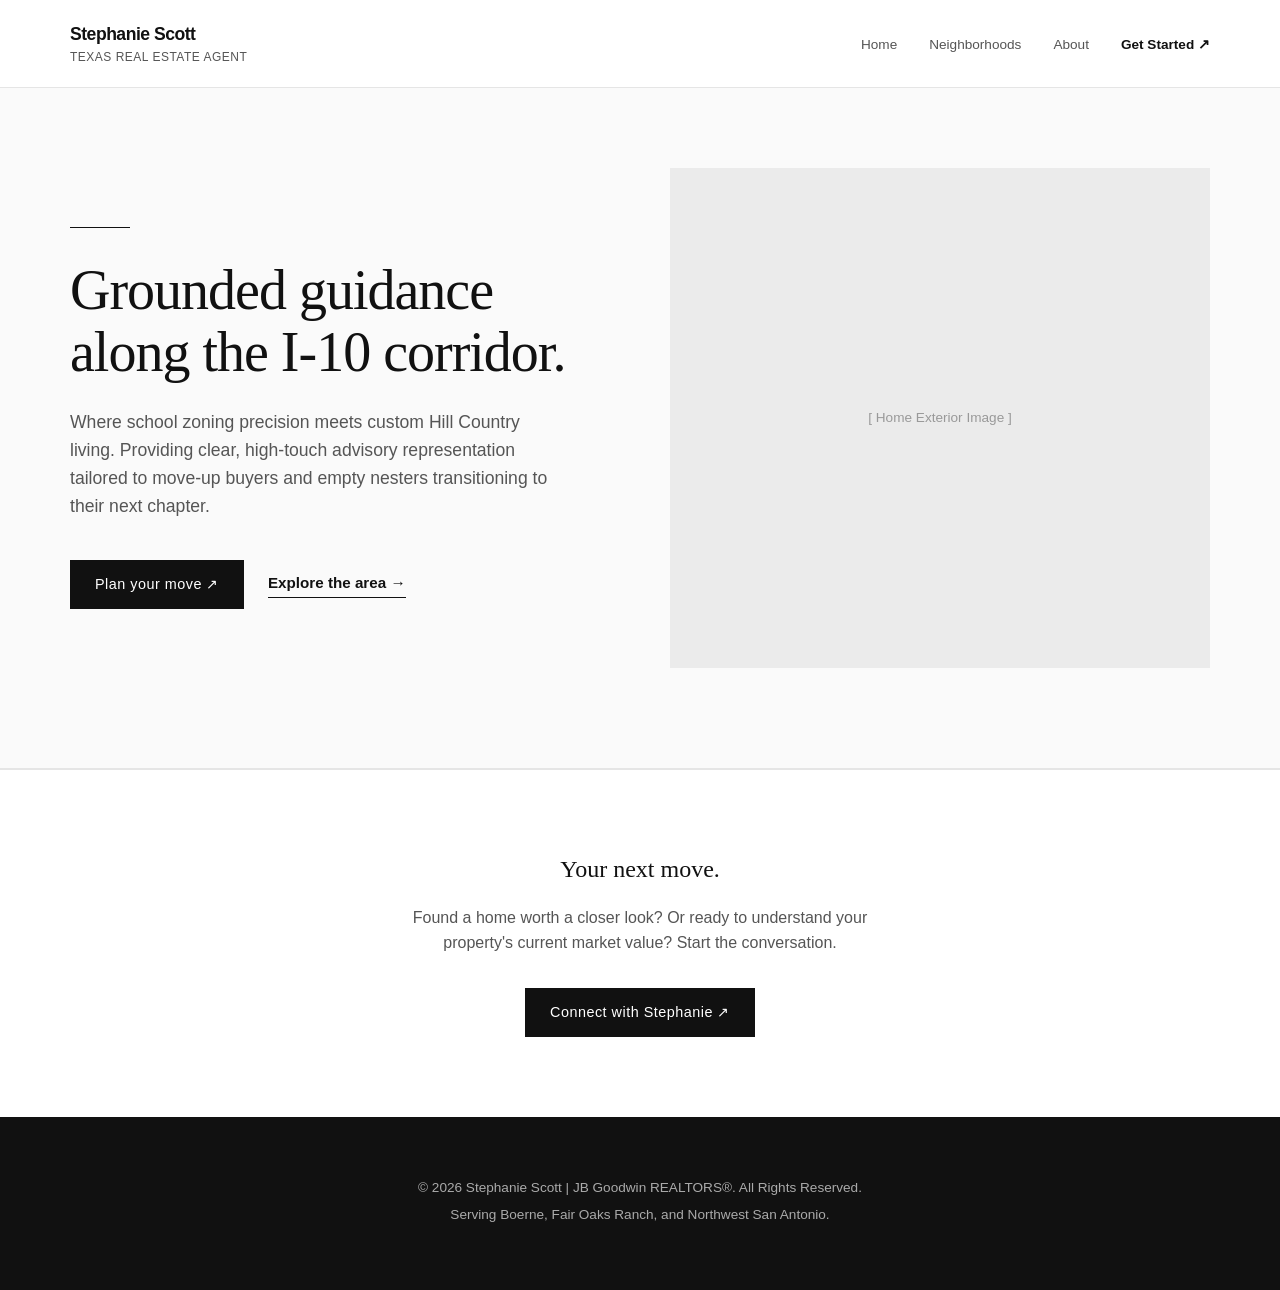
==== index.html @ c8caf701 "V1" ====
<!DOCTYPE html>
<html lang="en">
<head>
    <meta charset="UTF-8">
    <meta name="viewport" content="width=device-width, initial-scale=1.0">
    <title>Stephanie Scott | Texas Real Estate Agent</title>
    <link rel="stylesheet" href="css/style.css">
</head>
<body>
<!-- Navigation -->
<nav class="scott-nav">
    <div class="container nav-inner">
        <a href="index.html" class="logo">
            <span class="logo-name">Stephanie Scott</span>
            <span class="logo-title">Texas Real Estate Agent</span>
        </a>
        <ul class="nav-links">
            <li><a href="index.html">Home</a></li>
            <li><a href="areas.html">Neighborhoods</a></li>
            <li><a href="about.html">About</a></li>
            <li><a href="contact.html" class="nav-cta">Get Started ↗</a></li>
        </ul>
    </div>
</nav>

<!-- Hero Section -->
<header class="hero">
    <div class="container hero-grid">
        <div class="hero-text">
            <div class="editorial-line"></div>
            <h1>Grounded guidance along the I-10 corridor.</h1>
            <p class="hero-subtext">Where school zoning precision meets custom Hill Country living. Providing clear, high-touch advisory representation tailored to move-up buyers and empty nesters transitioning to their next chapter.</p>
            
            <div class="hero-actions">
                <a href="contact.html" class="btn-primary">Plan your move ↗</a>
                <a href="areas.html" class="btn-text">Explore the area →</a>
            </div>
        </div>
        <div class="hero-visual">
            <div class="image-placeholder">
                <span>[ Home Exterior Image ]</span>
            </div>
        </div>
    </div>
</header>

<!-- Call to Action Footer -->
<section class="section bg-alt" style="text-align: center; border-top: 1px solid var(--border-color);">
    <div class="container">
        <h2>Your next move.</h2>
        <p style="max-width: 500px; margin: 0 auto 2rem auto;">Found a home worth a closer look? Or ready to understand your property's current market value? Start the conversation.</p>
        <a href="contact.html" class="btn-primary">Connect with Stephanie ↗</a>
    </div>
</section>
<footer>
    <div class="container">
        <p>&copy; 2026 Stephanie Scott | JB Goodwin REALTORS&reg;. All Rights Reserved.</p>
        <p>Serving Boerne, Fair Oaks Ranch, and Northwest San Antonio.</p>
    </div>
</footer>
</body>
</html>
---- css/style.css ----
/* Core Variables - Editorial & Restrained */
:root {
    --text-main: #111111;
    --text-muted: #555555;
    --bg-main: #FAFAFA;
    --bg-alt: #FFFFFF;
    --border-color: #E5E5E5;
    --accent: #5b7065; /* Muted Sage */
    --font-sans: -apple-system, BlinkMacSystemFont, "Segoe UI", Roboto, Helvetica, Arial, sans-serif;
    --font-serif: "Playfair Display", Georgia, "Times New Roman", serif;
}

body {
    margin: 0;
    padding: 0;
    background-color: var(--bg-main);
    color: var(--text-main);
    font-family: var(--font-sans);
    line-height: 1.6;
}

.container {
    width: 90%;
    max-width: 1140px;
    margin: 0 auto;
}

h1, h2, h3, h4, h5, h6 {
    font-family: var(--font-serif);
    font-weight: 400;
    color: var(--text-main);
    margin: 0 0 1rem 0;
}

p {
    margin: 0 0 1.5rem 0;
    color: var(--text-muted);
}

.editorial-line {
    height: 1px;
    width: 60px;
    background-color: var(--text-main);
    margin-bottom: 2rem;
}

/* Button Styles */
.btn-primary {
    display: inline-block;
    background-color: var(--text-main);
    color: #FFFFFF !important;
    padding: 12px 24px;
    text-decoration: none;
    font-size: 0.9rem;
    font-weight: 500;
    letter-spacing: 0.5px;
    border: 1px solid var(--text-main);
    transition: all 0.2s ease;
    cursor: pointer;
}

.btn-primary:hover {
    background-color: #FFFFFF;
    color: var(--text-main) !important;
}

.btn-text {
    display: inline-block;
    color: var(--text-main) !important;
    text-decoration: none;
    font-size: 0.95rem;
    font-weight: 600;
    border-bottom: 1px solid var(--text-main);
    padding-bottom: 2px;
    transition: opacity 0.2s ease;
}

.btn-text:hover {
    opacity: 0.6;
}

/* Navigation */
.scott-nav {
    background-color: var(--bg-alt);
    border-bottom: 1px solid var(--border-color);
    padding: 20px 0;
    position: sticky;
    top: 0;
    z-index: 100;
}

.nav-inner {
    display: flex;
    justify-content: space-between;
    align-items: center;
}

.logo {
    display: flex;
    flex-direction: column;
    text-decoration: none;
}

.logo-name {
    font-family: var(--font-sans);
    font-weight: 600;
    font-size: 1.1rem;
    letter-spacing: -0.5px;
    color: var(--text-main);
}

.logo-title {
    font-size: 0.75rem;
    color: var(--text-muted);
    text-transform: uppercase;
    letter-spacing: 0.5px;
}

.nav-links {
    list-style: none;
    display: flex;
    align-items: center;
    gap: 2rem;
    margin: 0;
    padding: 0;
}

.nav-links a {
    text-decoration: none;
    color: var(--text-muted);
    font-size: 0.85rem;
    font-weight: 500;
    transition: color 0.2s ease;
}

.nav-links a:hover {
    color: var(--text-main);
}

.nav-cta {
    font-weight: 600 !important;
    color: var(--text-main) !important;
}

/* Page Headers */
.page-header {
    padding: 80px 0 40px 0;
    background-color: var(--bg-alt);
    border-bottom: 1px solid var(--border-color);
}

.page-header h1 {
    font-size: 3rem;
}

/* Section Spacing */
.section {
    padding: 80px 0;
}

.bg-alt {
    background-color: var(--bg-alt);
}

/* Hero Section */
.hero {
    background-color: var(--bg-main);
    padding: 80px 0 100px 0;
    border-bottom: 1px solid var(--border-color);
}

.hero-grid {
    display: grid;
    grid-template-columns: 1fr 1fr;
    gap: 60px;
    align-items: center;
}

.hero h1 {
    font-size: 3.5rem;
    line-height: 1.1;
    margin-bottom: 1.5rem;
    letter-spacing: -1px;
}

.hero-subtext {
    font-size: 1.1rem;
    margin-bottom: 2.5rem;
    max-width: 90%;
}

.hero-actions {
    display: flex;
    align-items: center;
    gap: 1.5rem;
}

.image-placeholder {
    width: 100%;
    height: 500px;
    background-color: #EBEBEB;
    display: flex;
    align-items: center;
    justify-content: center;
    color: #999;
    font-size: 0.85rem;
}

/* Footer */
footer {
    background-color: var(--text-main);
    color: #fff;
    padding: 60px 0;
    text-align: center;
}
footer p {
    color: #aaa;
    font-size: 0.85rem;
    margin-bottom: 5px;
}

/* Forms */
.form-group {
    margin-bottom: 1.5rem;
}
.form-group label {
    display: block;
    margin-bottom: 0.5rem;
    font-size: 0.9rem;
    font-weight: 500;
}
.form-control {
    width: 100%;
    padding: 12px;
    border: 1px solid var(--border-color);
    background-color: var(--bg-alt);
    font-family: var(--font-sans);
}
.form-control:focus {
    outline: none;
    border-color: var(--accent);
}

/* Mobile */
@media (max-width: 900px) {
    .hero-grid {
        grid-template-columns: 1fr;
    }
}
@media (max-width: 600px) {
    .nav-links {
        display: none;
    }
}
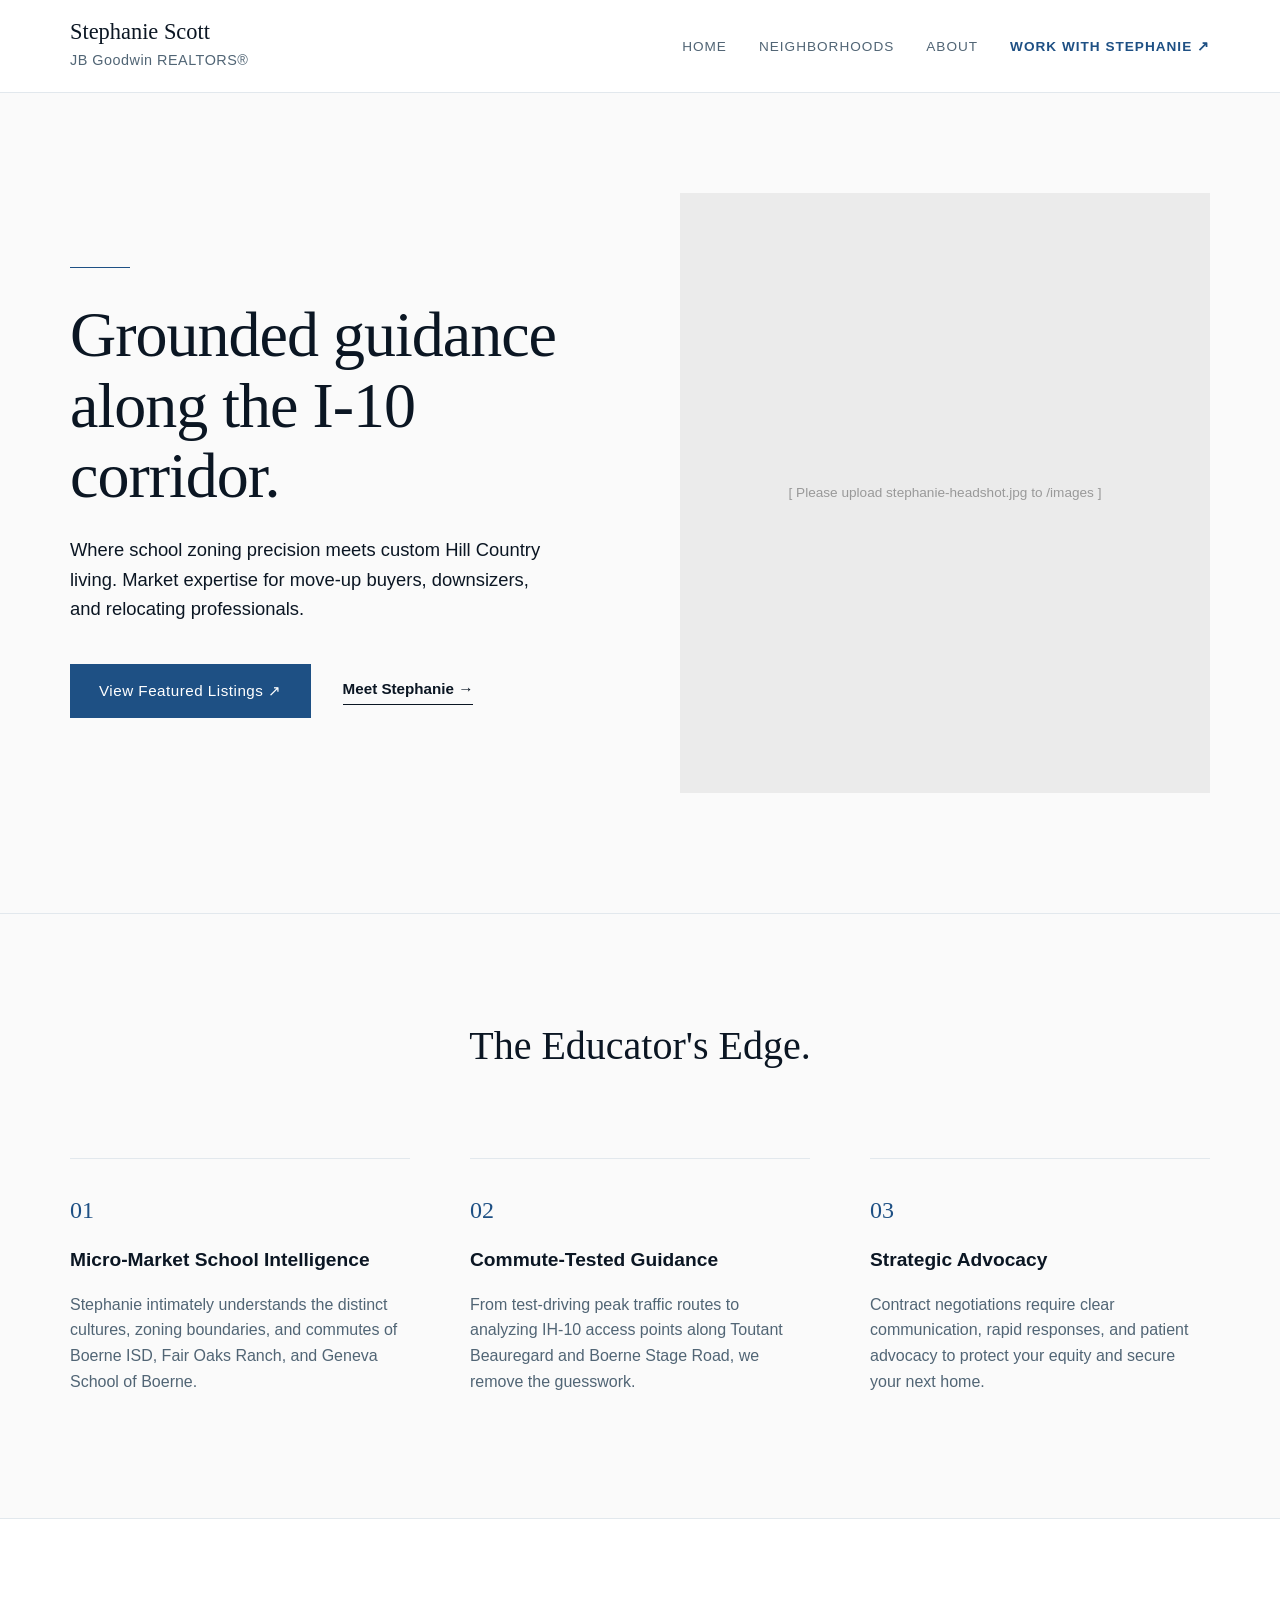
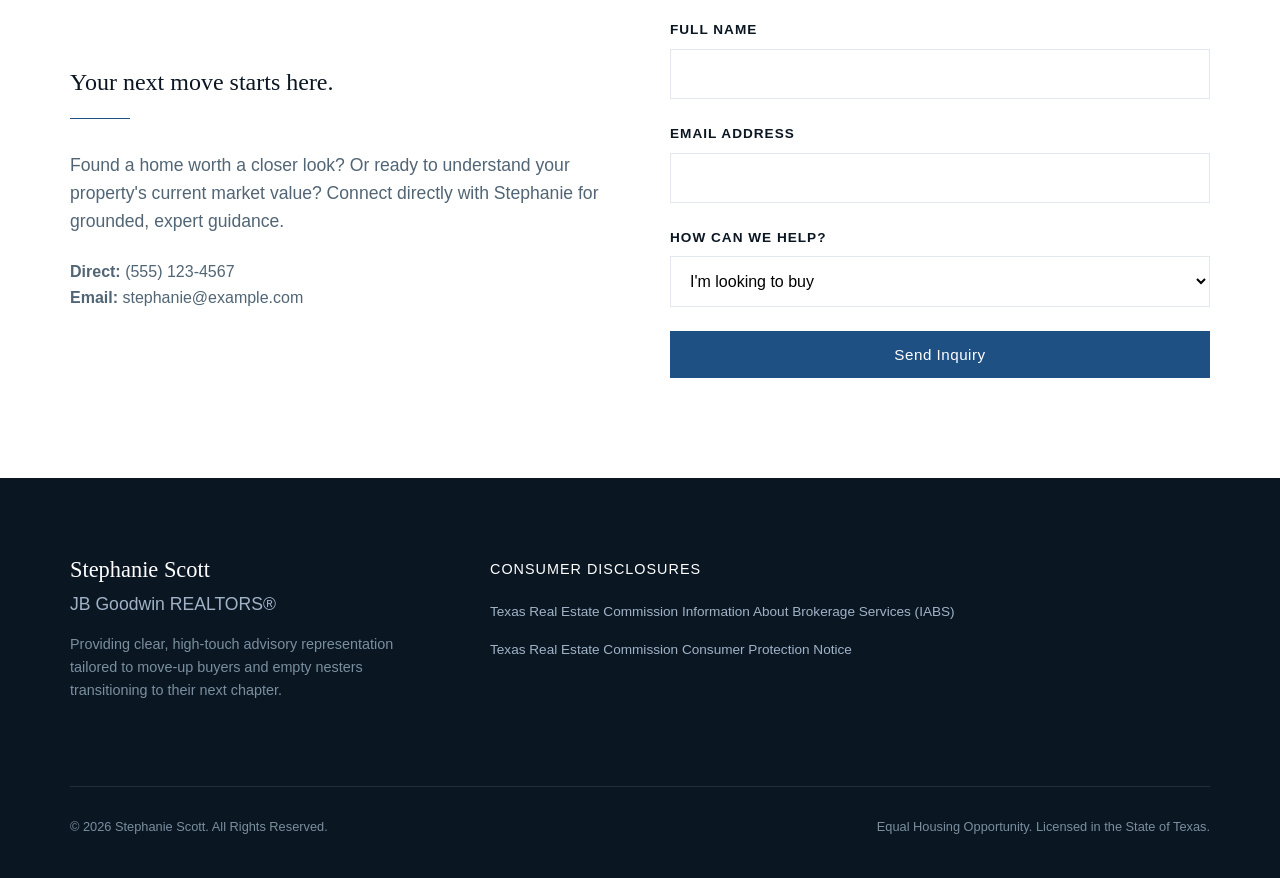
==== commit 0238f1e2: "V2" ====
--- a/index.html
+++ b/index.html
@@ -3,8 +3,9 @@
 <head>
     <meta charset="UTF-8">
     <meta name="viewport" content="width=device-width, initial-scale=1.0">
-    <title>Stephanie Scott | Texas Real Estate Agent</title>
+    <title>Stephanie Scott | JB Goodwin REALTORS® | Texas Real Estate Agent</title>
     <link rel="stylesheet" href="css/style.css">
+    <meta name="description" content="Grounded real estate guidance along the I-10 corridor, Boerne, and Fair Oaks Ranch. Discover the Educator's Edge with Stephanie Scott, JB Goodwin REALTORS®.">
 </head>
 <body>
 <!-- Navigation -->
@@ -12,13 +13,13 @@
     <div class="container nav-inner">
         <a href="index.html" class="logo">
             <span class="logo-name">Stephanie Scott</span>
-            <span class="logo-title">Texas Real Estate Agent</span>
+            <span class="logo-title">JB Goodwin REALTORS&reg;</span>
         </a>
         <ul class="nav-links">
             <li><a href="index.html">Home</a></li>
             <li><a href="areas.html">Neighborhoods</a></li>
             <li><a href="about.html">About</a></li>
-            <li><a href="contact.html" class="nav-cta">Get Started ↗</a></li>
+            <li><a href="contact.html" class="nav-cta">Work With Stephanie ↗</a></li>
         </ul>
     </div>
 </nav>
@@ -29,33 +30,95 @@
         <div class="hero-text">
             <div class="editorial-line"></div>
             <h1>Grounded guidance along the I-10 corridor.</h1>
-            <p class="hero-subtext">Where school zoning precision meets custom Hill Country living. Providing clear, high-touch advisory representation tailored to move-up buyers and empty nesters transitioning to their next chapter.</p>
+            <p class="hero-subtext">Where school zoning precision meets custom Hill Country living. Market expertise for move-up buyers, downsizers, and relocating professionals.</p>
             
             <div class="hero-actions">
-                <a href="contact.html" class="btn-primary">Plan your move ↗</a>
-                <a href="areas.html" class="btn-text">Explore the area →</a>
+                <a href="contact.html" class="btn-primary">View Featured Listings ↗</a>
+                <a href="about.html" class="btn-text">Meet Stephanie →</a>
             </div>
         </div>
         <div class="hero-visual">
             <div class="image-placeholder">
-                <span>[ Home Exterior Image ]</span>
+                <img src="images/stephanie-headshot.jpg" alt="Stephanie Scott - JB Goodwin REALTORS" onerror="this.style.display='none'; this.parentNode.innerHTML='<span style=\'color:#999;\'>[ Please upload stephanie-headshot.jpg to /images ]</span>'">
             </div>
         </div>
     </div>
 </header>
 
-<!-- Call to Action Footer -->
-<section class="section bg-alt" style="text-align: center; border-top: 1px solid var(--border-color);">
+<section class="section">
     <div class="container">
-        <h2>Your next move.</h2>
-        <p style="max-width: 500px; margin: 0 auto 2rem auto;">Found a home worth a closer look? Or ready to understand your property's current market value? Start the conversation.</p>
-        <a href="contact.html" class="btn-primary">Connect with Stephanie ↗</a>
+        <h2 style="font-size: 2.5rem; text-align: center; margin-bottom: 80px;">The Educator's Edge.</h2>
+        <div class="editorial-grid">
+            <div class="grid-item">
+                <span class="grid-number">01</span>
+                <h3>Micro-Market School Intelligence</h3>
+                <p>Stephanie intimately understands the distinct cultures, zoning boundaries, and commutes of Boerne ISD, Fair Oaks Ranch, and Geneva School of Boerne.</p>
+            </div>
+            <div class="grid-item">
+                <span class="grid-number">02</span>
+                <h3>Commute-Tested Guidance</h3>
+                <p>From test-driving peak traffic routes to analyzing IH-10 access points along Toutant Beauregard and Boerne Stage Road, we remove the guesswork.</p>
+            </div>
+            <div class="grid-item">
+                <span class="grid-number">03</span>
+                <h3>Strategic Advocacy</h3>
+                <p>Contract negotiations require clear communication, rapid responses, and patient advocacy to protect your equity and secure your next home.</p>
+            </div>
+        </div>
     </div>
 </section>
-<footer>
-    <div class="container">
-        <p>&copy; 2026 Stephanie Scott | JB Goodwin REALTORS&reg;. All Rights Reserved.</p>
-        <p>Serving Boerne, Fair Oaks Ranch, and Northwest San Antonio.</p>
+
+<!-- Lead Capture / CTA Section -->
+<section class="section bg-alt" style="border-top: 1px solid var(--border-color);">
+    <div class="container lead-capture-grid">
+        <div>
+            <h2>Your next move starts here.</h2>
+            <div class="editorial-line"></div>
+            <p style="font-size: 1.1rem;">Found a home worth a closer look? Or ready to understand your property's current market value? Connect directly with Stephanie for grounded, expert guidance.</p>
+            <p><strong>Direct:</strong> (555) 123-4567<br><strong>Email:</strong> stephanie@example.com</p>
+        </div>
+        <div>
+            <form name="contact" method="POST" data-netlify="true" action="/success.html">
+                <div class="form-group">
+                    <label>Full Name</label>
+                    <input type="text" name="name" class="form-control" required>
+                </div>
+                <div class="form-group">
+                    <label>Email Address</label>
+                    <input type="email" name="email" class="form-control" required>
+                </div>
+                <div class="form-group">
+                    <label>How can we help?</label>
+                    <select name="inquiry_type" class="form-control">
+                        <option>I'm looking to buy</option>
+                        <option>I'm looking to sell</option>
+                        <option>Relocating to the San Antonio/Boerne area</option>
+                        <option>General real estate inquiry</option>
+                    </select>
+                </div>
+                <button type="submit" class="btn-primary" style="width: 100%;">Send Inquiry</button>
+            </form>
+        </div>
+    </div>
+</section>
+
+<!-- TREC Compliant Footer -->
+<footer class="site-footer">
+    <div class="container footer-grid">
+        <div class="footer-brand">
+            <span class="logo-name">Stephanie Scott</span>
+            <span class="broker-name">JB Goodwin REALTORS&reg;</span>
+            <p style="color: #7A8F9E; margin-top: 15px; font-size: 0.9rem;">Providing clear, high-touch advisory representation tailored to move-up buyers and empty nesters transitioning to their next chapter.</p>
+        </div>
+        <div class="footer-links">
+            <h4 style="color: #fff; margin-bottom: 5px; font-family: var(--font-sans); font-size: 0.9rem; text-transform: uppercase; letter-spacing: 1px;">Consumer Disclosures</h4>
+            <a href="https://drive.google.com/file/d/1l_3SOU26f0fqp-PpKHAek24jB_T3KAyO/view?usp=sharing" target="_blank" rel="noopener noreferrer">Texas Real Estate Commission Information About Brokerage Services (IABS)</a>
+            <a href="https://www.trec.texas.gov/sites/default/links/CN%201-5_0.pdf" target="_blank" rel="noopener noreferrer">Texas Real Estate Commission Consumer Protection Notice</a>
+        </div>
+    </div>
+    <div class="container footer-bottom">
+        <span>&copy; 2026 Stephanie Scott. All Rights Reserved.</span>
+        <span>Equal Housing Opportunity. Licensed in the State of Texas.</span>
     </div>
 </footer>
 </body>
--- a/css/style.css
+++ b/css/style.css
@@ -1,13 +1,14 @@
 /* Core Variables - Editorial & Restrained */
 :root {
-    --text-main: #111111;
-    --text-muted: #555555;
+    --text-main: #0B1623; /* Deep Midnight Blue / Almost Black */
+    --text-muted: #516575; /* Steel Blue Muted */
     --bg-main: #FAFAFA;
     --bg-alt: #FFFFFF;
-    --border-color: #E5E5E5;
-    --accent: #5b7065; /* Muted Sage */
+    --border-color: #E2E8ED;
+    --accent: #1E5084; /* Unique Sophisticated Blue */
+    --accent-hover: #153A61;
     --font-sans: -apple-system, BlinkMacSystemFont, "Segoe UI", Roboto, Helvetica, Arial, sans-serif;
-    --font-serif: "Playfair Display", Georgia, "Times New Roman", serif;
+    --font-serif: "Playfair Display", "Didot", Georgia, "Times New Roman", serif;
 }
 
 body {
@@ -40,28 +41,28 @@
 .editorial-line {
     height: 1px;
     width: 60px;
-    background-color: var(--text-main);
+    background-color: var(--accent);
     margin-bottom: 2rem;
 }
 
 /* Button Styles */
 .btn-primary {
     display: inline-block;
-    background-color: var(--text-main);
+    background-color: var(--accent);
     color: #FFFFFF !important;
-    padding: 12px 24px;
-    text-decoration: none;
-    font-size: 0.9rem;
+    padding: 14px 28px;
+    text-decoration: none;
+    font-size: 0.95rem;
     font-weight: 500;
     letter-spacing: 0.5px;
-    border: 1px solid var(--text-main);
-    transition: all 0.2s ease;
+    border: 1px solid var(--accent);
+    transition: all 0.3s ease;
     cursor: pointer;
 }
 
 .btn-primary:hover {
-    background-color: #FFFFFF;
-    color: var(--text-main) !important;
+    background-color: var(--accent-hover);
+    border-color: var(--accent-hover);
 }
 
 .btn-text {
@@ -71,12 +72,14 @@
     font-size: 0.95rem;
     font-weight: 600;
     border-bottom: 1px solid var(--text-main);
-    padding-bottom: 2px;
+    padding-bottom: 3px;
     transition: opacity 0.2s ease;
 }
 
 .btn-text:hover {
     opacity: 0.6;
+    color: var(--accent) !important;
+    border-bottom-color: var(--accent);
 }
 
 /* Navigation */
@@ -102,18 +105,20 @@
 }
 
 .logo-name {
-    font-family: var(--font-sans);
-    font-weight: 600;
-    font-size: 1.1rem;
-    letter-spacing: -0.5px;
+    font-family: var(--font-serif);
+    font-weight: 400;
+    font-size: 1.4rem;
     color: var(--text-main);
-}
-
+    line-height: 1.1;
+}
+
+/* TREC Compliance: Brokerage identification font size prominently sized */
 .logo-title {
-    font-size: 0.75rem;
+    font-size: 0.9rem;
     color: var(--text-muted);
-    text-transform: uppercase;
+    font-weight: 500;
     letter-spacing: 0.5px;
+    margin-top: 4px;
 }
 
 .nav-links {
@@ -130,125 +135,215 @@
     color: var(--text-muted);
     font-size: 0.85rem;
     font-weight: 500;
+    text-transform: uppercase;
+    letter-spacing: 1px;
     transition: color 0.2s ease;
 }
 
 .nav-links a:hover {
-    color: var(--text-main);
+    color: var(--accent);
 }
 
 .nav-cta {
     font-weight: 600 !important;
-    color: var(--text-main) !important;
+    color: var(--accent) !important;
 }
 
 /* Page Headers */
 .page-header {
-    padding: 80px 0 40px 0;
+    padding: 100px 0 60px 0;
     background-color: var(--bg-alt);
     border-bottom: 1px solid var(--border-color);
 }
 
 .page-header h1 {
-    font-size: 3rem;
+    font-size: 3.5rem;
+    letter-spacing: -0.5px;
 }
 
 /* Section Spacing */
 .section {
-    padding: 80px 0;
+    padding: 100px 0;
 }
 
 .bg-alt {
     background-color: var(--bg-alt);
+}
+
+.bg-accent {
+    background-color: var(--text-main);
+    color: var(--bg-alt);
+}
+.bg-accent h2, .bg-accent p {
+    color: var(--bg-alt);
 }
 
 /* Hero Section */
 .hero {
     background-color: var(--bg-main);
-    padding: 80px 0 100px 0;
+    padding: 100px 0 120px 0;
     border-bottom: 1px solid var(--border-color);
 }
 
 .hero-grid {
     display: grid;
     grid-template-columns: 1fr 1fr;
-    gap: 60px;
+    gap: 80px;
     align-items: center;
 }
 
 .hero h1 {
-    font-size: 3.5rem;
+    font-size: 4rem;
     line-height: 1.1;
     margin-bottom: 1.5rem;
     letter-spacing: -1px;
 }
 
 .hero-subtext {
-    font-size: 1.1rem;
+    font-size: 1.15rem;
     margin-bottom: 2.5rem;
     max-width: 90%;
+    color: var(--text-main);
 }
 
 .hero-actions {
     display: flex;
     align-items: center;
-    gap: 1.5rem;
+    gap: 2rem;
 }
 
 .image-placeholder {
     width: 100%;
-    height: 500px;
+    height: 600px;
     background-color: #EBEBEB;
     display: flex;
     align-items: center;
     justify-content: center;
     color: #999;
     font-size: 0.85rem;
-}
-
-/* Footer */
-footer {
-    background-color: var(--text-main);
-    color: #fff;
-    padding: 60px 0;
-    text-align: center;
-}
-footer p {
-    color: #aaa;
-    font-size: 0.85rem;
-    margin-bottom: 5px;
-}
-
-/* Forms */
+    overflow: hidden;
+}
+
+.image-placeholder img {
+    width: 100%;
+    height: 100%;
+    object-fit: cover;
+}
+
+/* Value Props / Educator Edge Grid */
+.editorial-grid {
+    display: grid;
+    grid-template-columns: repeat(3, 1fr);
+    gap: 60px;
+}
+.grid-item {
+    border-top: 1px solid var(--border-color);
+    padding-top: 2rem;
+}
+.grid-item h3 {
+    font-family: var(--font-sans);
+    font-size: 1.2rem;
+    font-weight: 600;
+}
+.grid-number {
+    font-family: var(--font-serif);
+    font-size: 1.5rem;
+    color: var(--accent);
+    display: block;
+    margin-bottom: 1rem;
+}
+
+/* Forms (Lead Capture Flow) */
+.lead-capture-grid {
+    display: grid;
+    grid-template-columns: 1fr 1fr;
+    gap: 60px;
+    align-items: center;
+}
 .form-group {
     margin-bottom: 1.5rem;
 }
 .form-group label {
     display: block;
     margin-bottom: 0.5rem;
-    font-size: 0.9rem;
-    font-weight: 500;
+    font-size: 0.85rem;
+    text-transform: uppercase;
+    letter-spacing: 1px;
+    font-weight: 600;
 }
 .form-control {
     width: 100%;
-    padding: 12px;
+    padding: 15px;
     border: 1px solid var(--border-color);
     background-color: var(--bg-alt);
     font-family: var(--font-sans);
+    font-size: 1rem;
+    transition: border-color 0.3s ease;
+    box-sizing: border-box;
 }
 .form-control:focus {
     outline: none;
     border-color: var(--accent);
 }
 
+/* TREC Compliant Footer */
+.site-footer {
+    background-color: var(--text-main);
+    color: #fff;
+    padding: 80px 0 40px 0;
+}
+.footer-grid {
+    display: grid;
+    grid-template-columns: 1fr 2fr;
+    gap: 60px;
+    margin-bottom: 60px;
+}
+.footer-brand .logo-name {
+    color: #fff;
+}
+.footer-brand .broker-name {
+    display: block;
+    color: #A0B3C6;
+    font-size: 1.1rem; /* Prominent sizing for TREC compliance */
+    margin-top: 5px;
+    font-weight: 500;
+}
+.footer-links {
+    display: flex;
+    flex-direction: column;
+    gap: 15px;
+    align-items: flex-start;
+}
+.footer-links a {
+    color: #A0B3C6;
+    text-decoration: none;
+    font-size: 0.85rem;
+    border-bottom: 1px solid transparent;
+    transition: color 0.2s ease;
+}
+.footer-links a:hover {
+    color: #fff;
+    border-bottom-color: #fff;
+}
+.footer-bottom {
+    border-top: 1px solid rgba(255,255,255,0.1);
+    padding-top: 30px;
+    display: flex;
+    justify-content: space-between;
+    font-size: 0.8rem;
+    color: #7A8F9E;
+}
+
 /* Mobile */
 @media (max-width: 900px) {
-    .hero-grid {
+    .hero-grid, .editorial-grid, .lead-capture-grid, .footer-grid {
         grid-template-columns: 1fr;
+        gap: 40px;
     }
+    .hero h1 { font-size: 3rem; }
+    .page-header h1 { font-size: 2.5rem; }
 }
 @media (max-width: 600px) {
-    .nav-links {
-        display: none;
-    }
-}
+    .nav-links { display: none; }
+    .footer-bottom { flex-direction: column; gap: 10px; }
+}
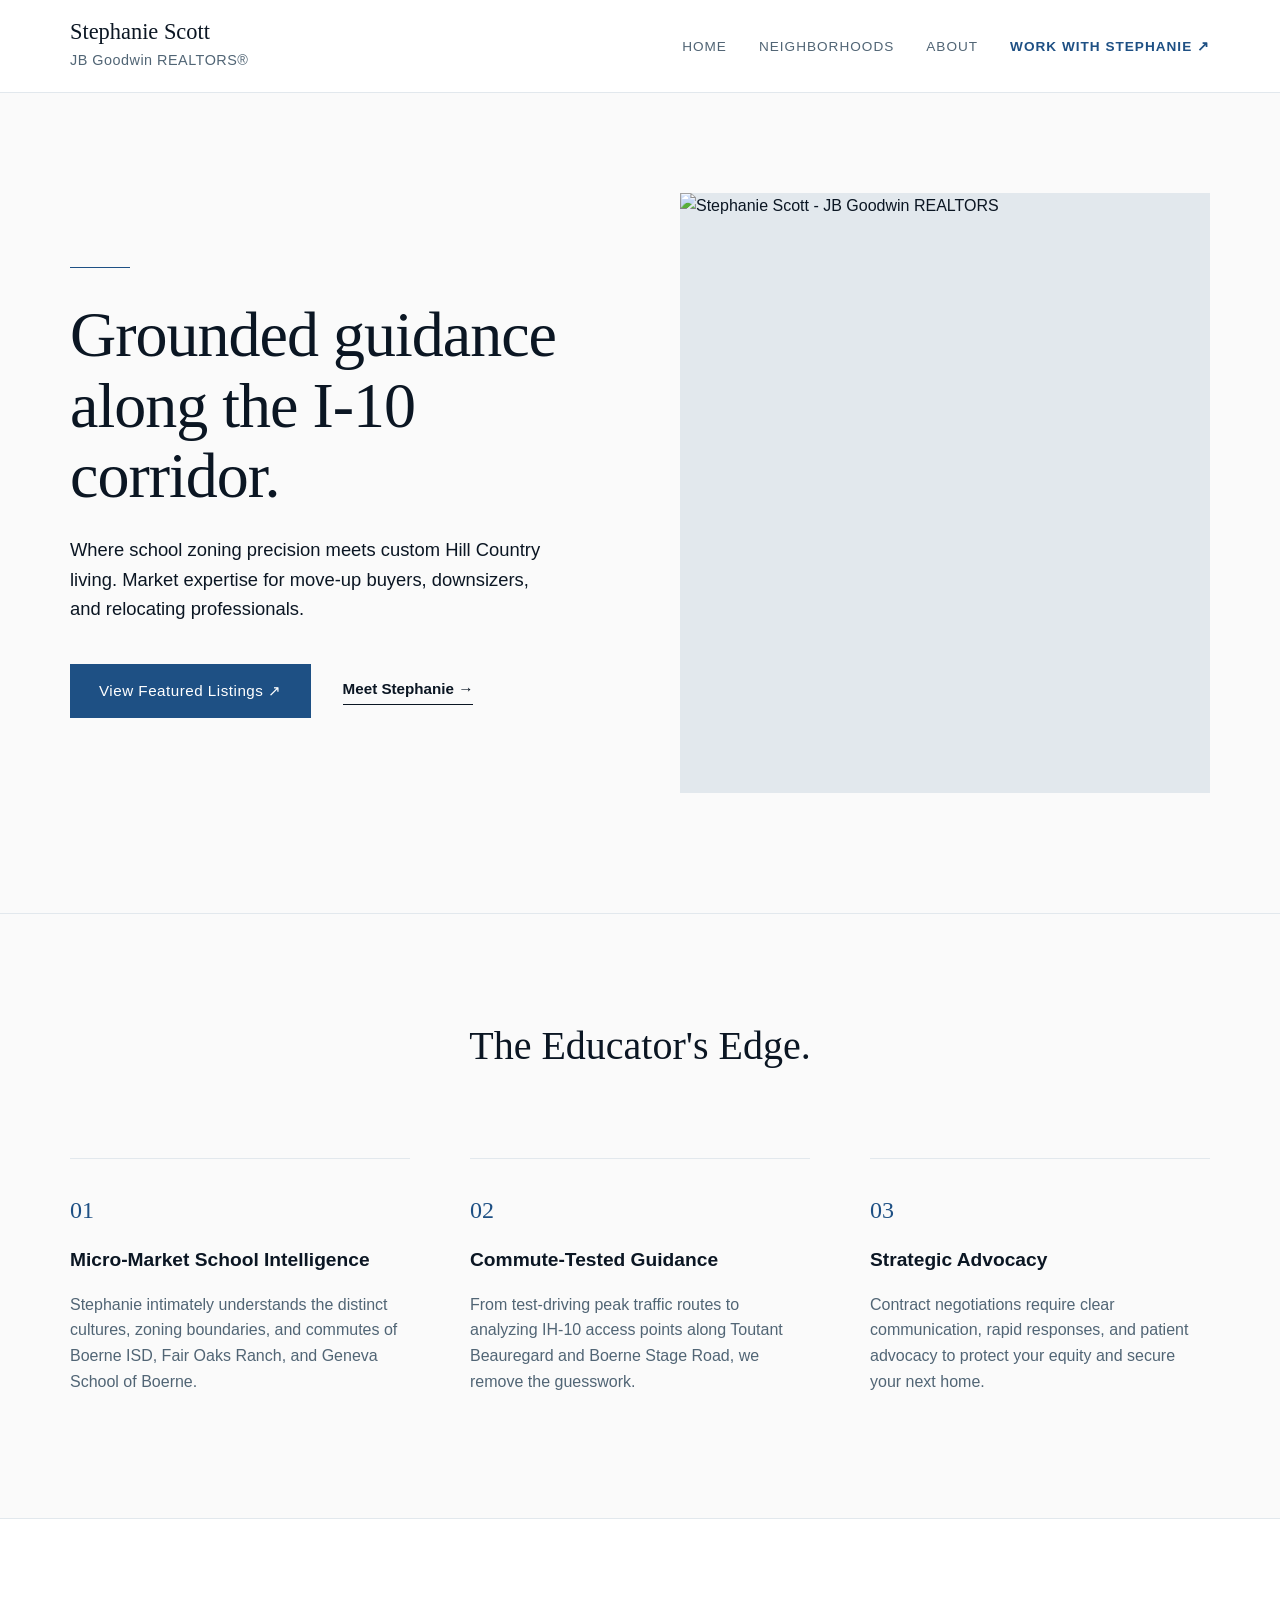
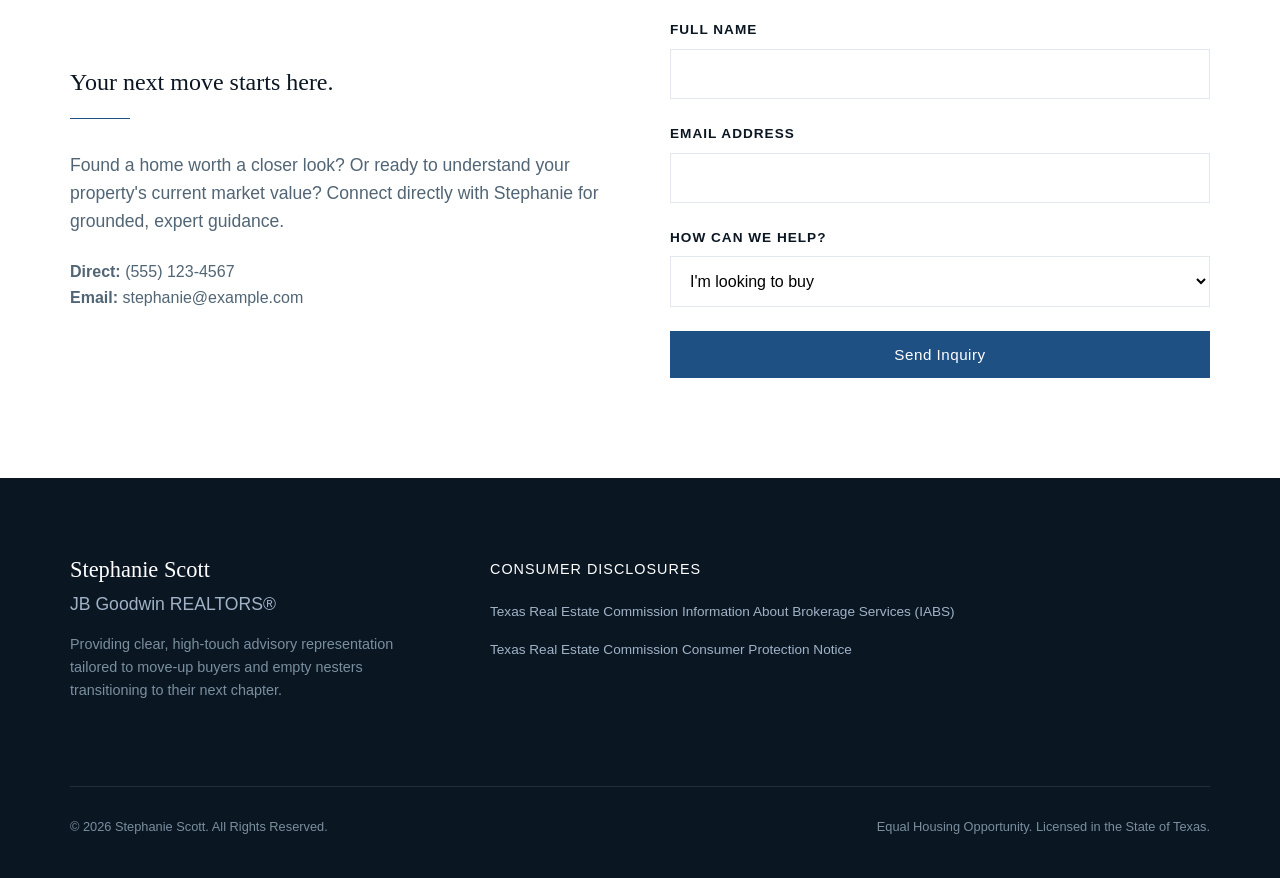
==== commit 385d3aab: "Headshot V3" ====
--- a/index.html
+++ b/index.html
@@ -39,7 +39,7 @@
         </div>
         <div class="hero-visual">
             <div class="image-placeholder">
-                <img src="images/stephanie-headshot.jpg" alt="Stephanie Scott - JB Goodwin REALTORS" onerror="this.style.display='none'; this.parentNode.innerHTML='<span style=\'color:#999;\'>[ Please upload stephanie-headshot.jpg to /images ]</span>'">
+                <img src="assets/Stephanie-Scott-Headshot.jpg" alt="Stephanie Scott - JB Goodwin REALTORS">
             </div>
         </div>
     </div>
--- a/css/style.css
+++ b/css/style.css
@@ -112,7 +112,7 @@
     line-height: 1.1;
 }
 
-/* TREC Compliance: Brokerage identification font size prominently sized */
+/* TREC Compliance */
 .logo-title {
     font-size: 0.9rem;
     color: var(--text-muted);
@@ -215,12 +215,10 @@
 .image-placeholder {
     width: 100%;
     height: 600px;
-    background-color: #EBEBEB;
+    background-color: var(--border-color);
     display: flex;
     align-items: center;
     justify-content: center;
-    color: #999;
-    font-size: 0.85rem;
     overflow: hidden;
 }
 
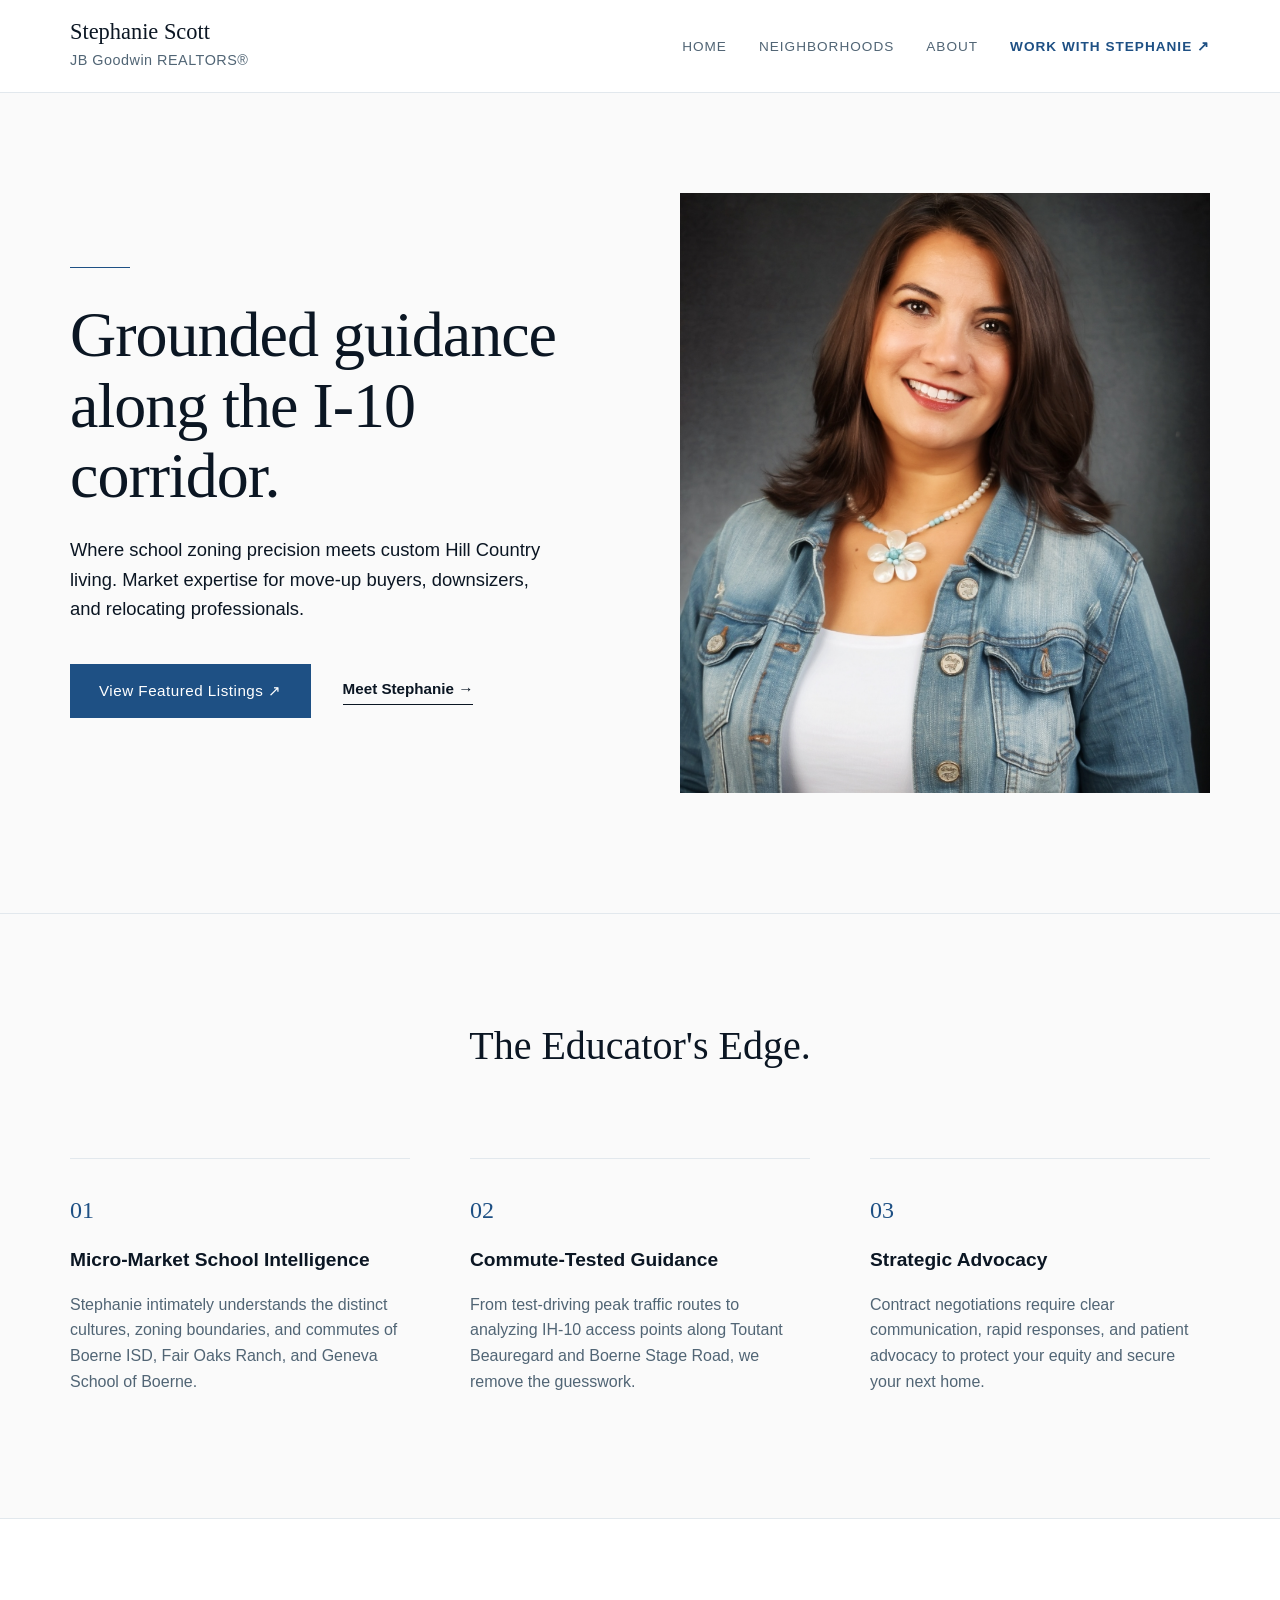
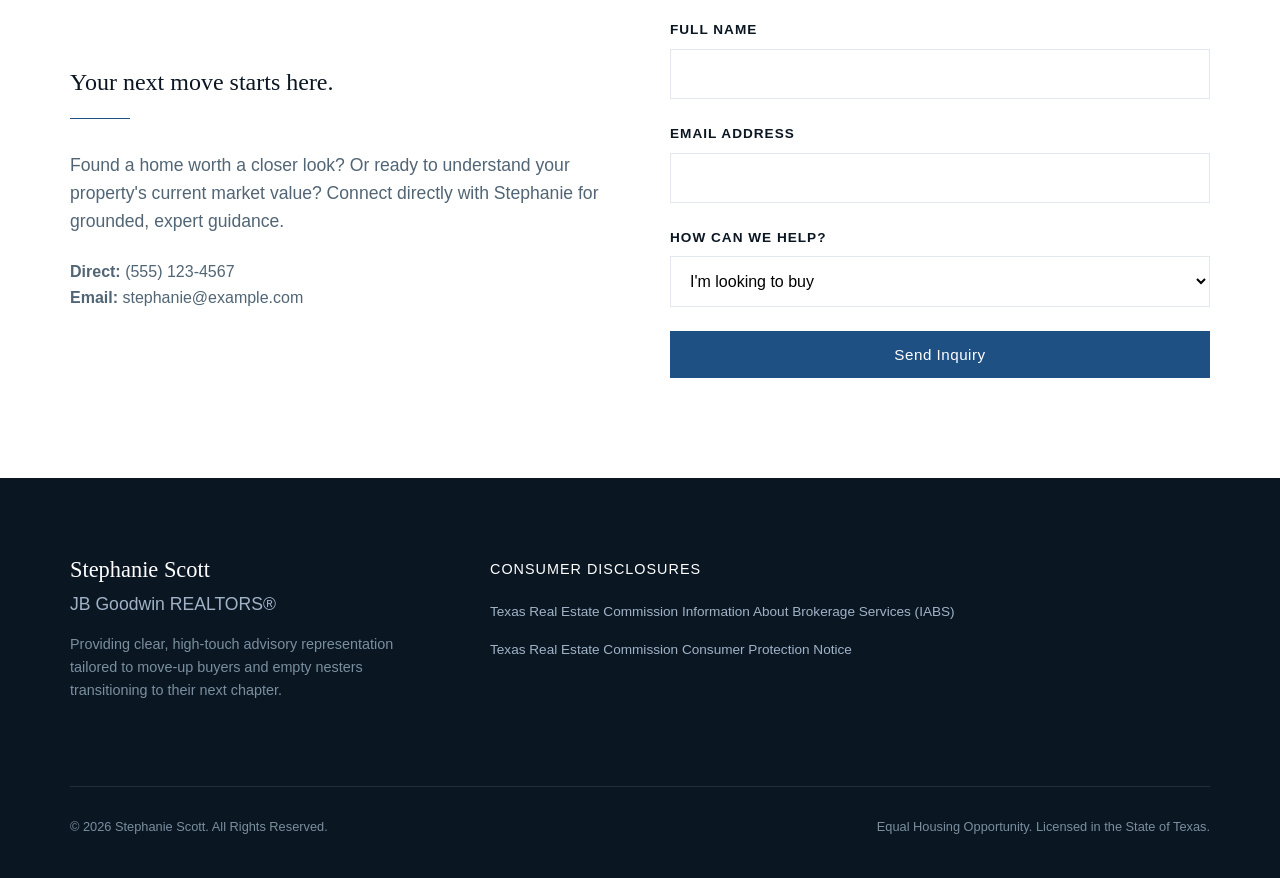
==== commit 87d6ebef: "Headshot Patch" ====
--- a/index.html
+++ b/index.html
@@ -39,7 +39,7 @@
         </div>
         <div class="hero-visual">
             <div class="image-placeholder">
-                <img src="assets/Stephanie-Scott-Headshot.jpg" alt="Stephanie Scott - JB Goodwin REALTORS">
+                <img src="Assets/Stephanie-Scott-Headshot.jpg" alt="Stephanie Scott - JB Goodwin REALTORS">
             </div>
         </div>
     </div>
--- a/css/style.css
+++ b/css/style.css
@@ -1,11 +1,11 @@
 /* Core Variables - Editorial & Restrained */
 :root {
-    --text-main: #0B1623; /* Deep Midnight Blue / Almost Black */
-    --text-muted: #516575; /* Steel Blue Muted */
+    --text-main: #0B1623;
+    --text-muted: #516575;
     --bg-main: #FAFAFA;
     --bg-alt: #FFFFFF;
     --border-color: #E2E8ED;
-    --accent: #1E5084; /* Unique Sophisticated Blue */
+    --accent: #1E5084;
     --accent-hover: #153A61;
     --font-sans: -apple-system, BlinkMacSystemFont, "Segoe UI", Roboto, Helvetica, Arial, sans-serif;
     --font-serif: "Playfair Display", "Didot", Georgia, "Times New Roman", serif;
@@ -45,7 +45,6 @@
     margin-bottom: 2rem;
 }
 
-/* Button Styles */
 .btn-primary {
     display: inline-block;
     background-color: var(--accent);
@@ -82,7 +81,6 @@
     border-bottom-color: var(--accent);
 }
 
-/* Navigation */
 .scott-nav {
     background-color: var(--bg-alt);
     border-bottom: 1px solid var(--border-color);
@@ -112,7 +110,6 @@
     line-height: 1.1;
 }
 
-/* TREC Compliance */
 .logo-title {
     font-size: 0.9rem;
     color: var(--text-muted);
@@ -149,7 +146,6 @@
     color: var(--accent) !important;
 }
 
-/* Page Headers */
 .page-header {
     padding: 100px 0 60px 0;
     background-color: var(--bg-alt);
@@ -161,7 +157,6 @@
     letter-spacing: -0.5px;
 }
 
-/* Section Spacing */
 .section {
     padding: 100px 0;
 }
@@ -178,7 +173,6 @@
     color: var(--bg-alt);
 }
 
-/* Hero Section */
 .hero {
     background-color: var(--bg-main);
     padding: 100px 0 120px 0;
@@ -228,7 +222,6 @@
     object-fit: cover;
 }
 
-/* Value Props / Educator Edge Grid */
 .editorial-grid {
     display: grid;
     grid-template-columns: repeat(3, 1fr);
@@ -251,7 +244,6 @@
     margin-bottom: 1rem;
 }
 
-/* Forms (Lead Capture Flow) */
 .lead-capture-grid {
     display: grid;
     grid-template-columns: 1fr 1fr;
@@ -284,7 +276,6 @@
     border-color: var(--accent);
 }
 
-/* TREC Compliant Footer */
 .site-footer {
     background-color: var(--text-main);
     color: #fff;
@@ -302,7 +293,7 @@
 .footer-brand .broker-name {
     display: block;
     color: #A0B3C6;
-    font-size: 1.1rem; /* Prominent sizing for TREC compliance */
+    font-size: 1.1rem;
     margin-top: 5px;
     font-weight: 500;
 }
@@ -332,7 +323,6 @@
     color: #7A8F9E;
 }
 
-/* Mobile */
 @media (max-width: 900px) {
     .hero-grid, .editorial-grid, .lead-capture-grid, .footer-grid {
         grid-template-columns: 1fr;
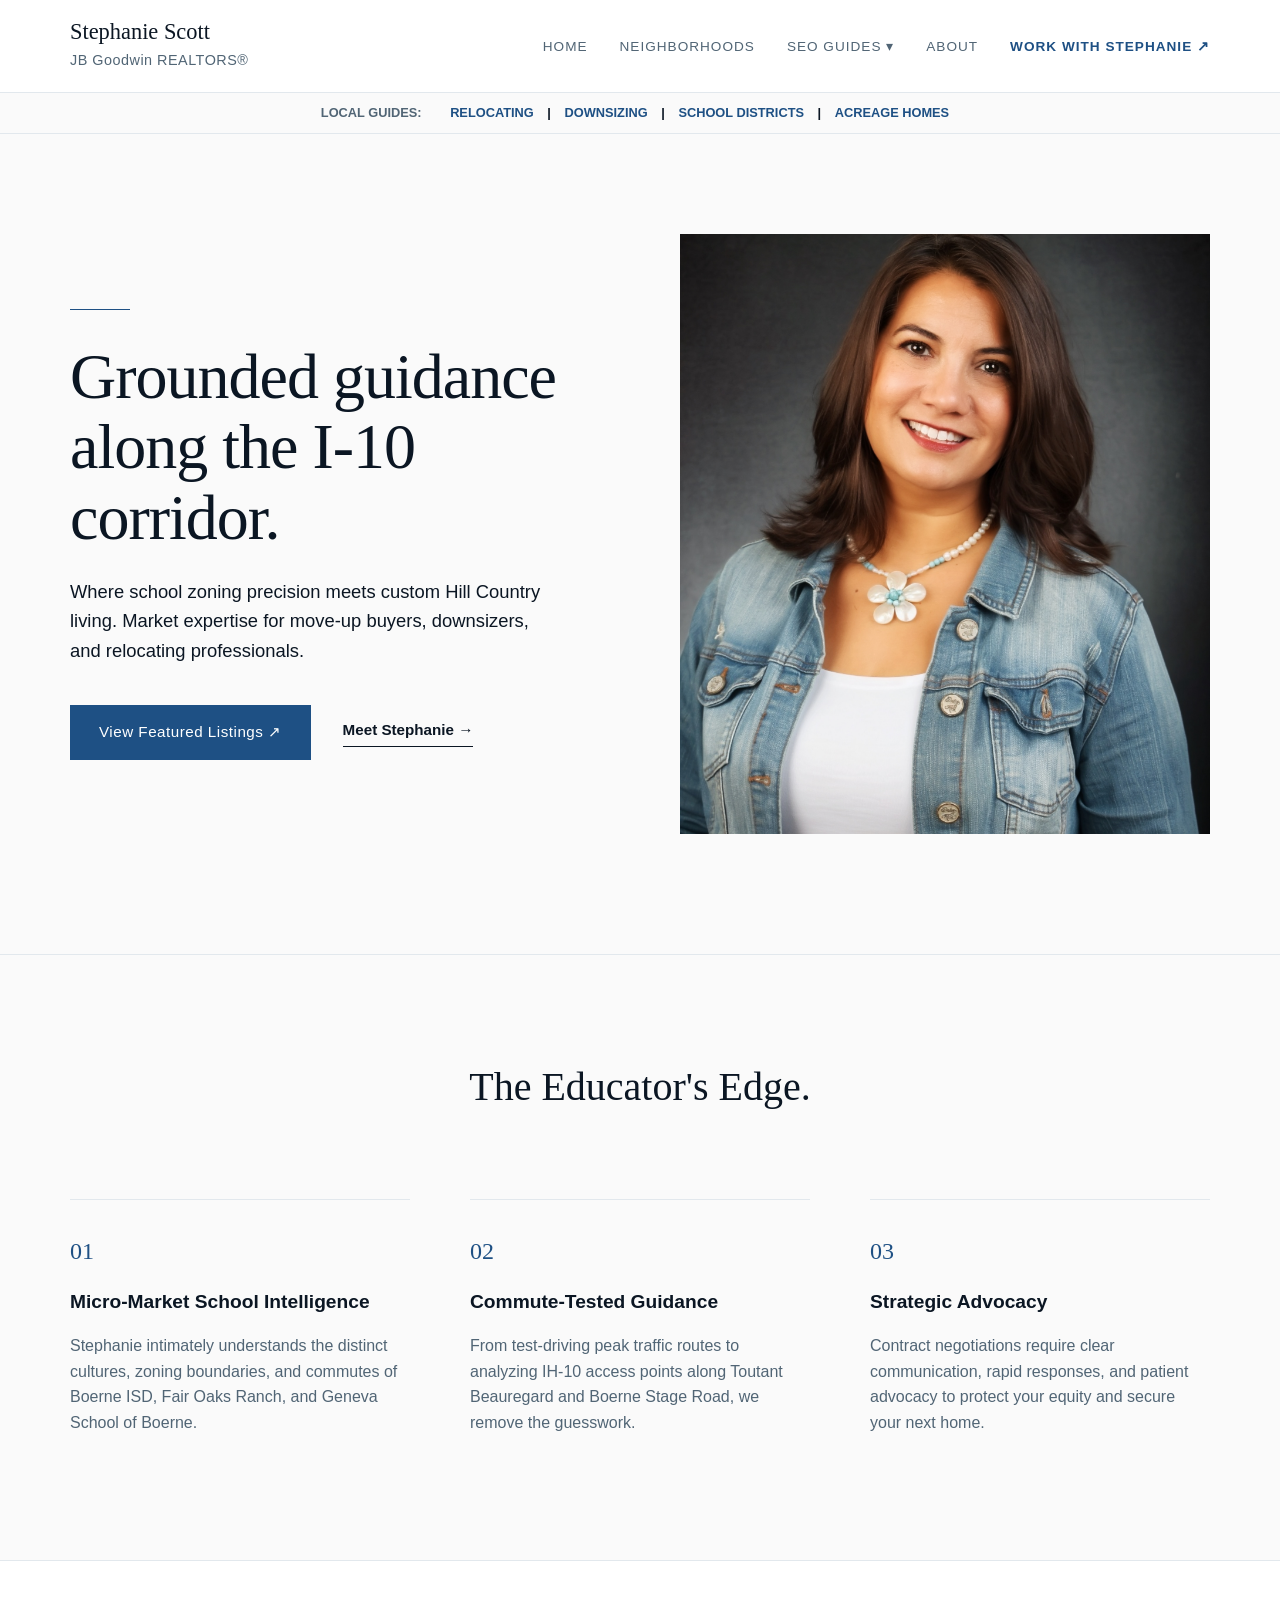
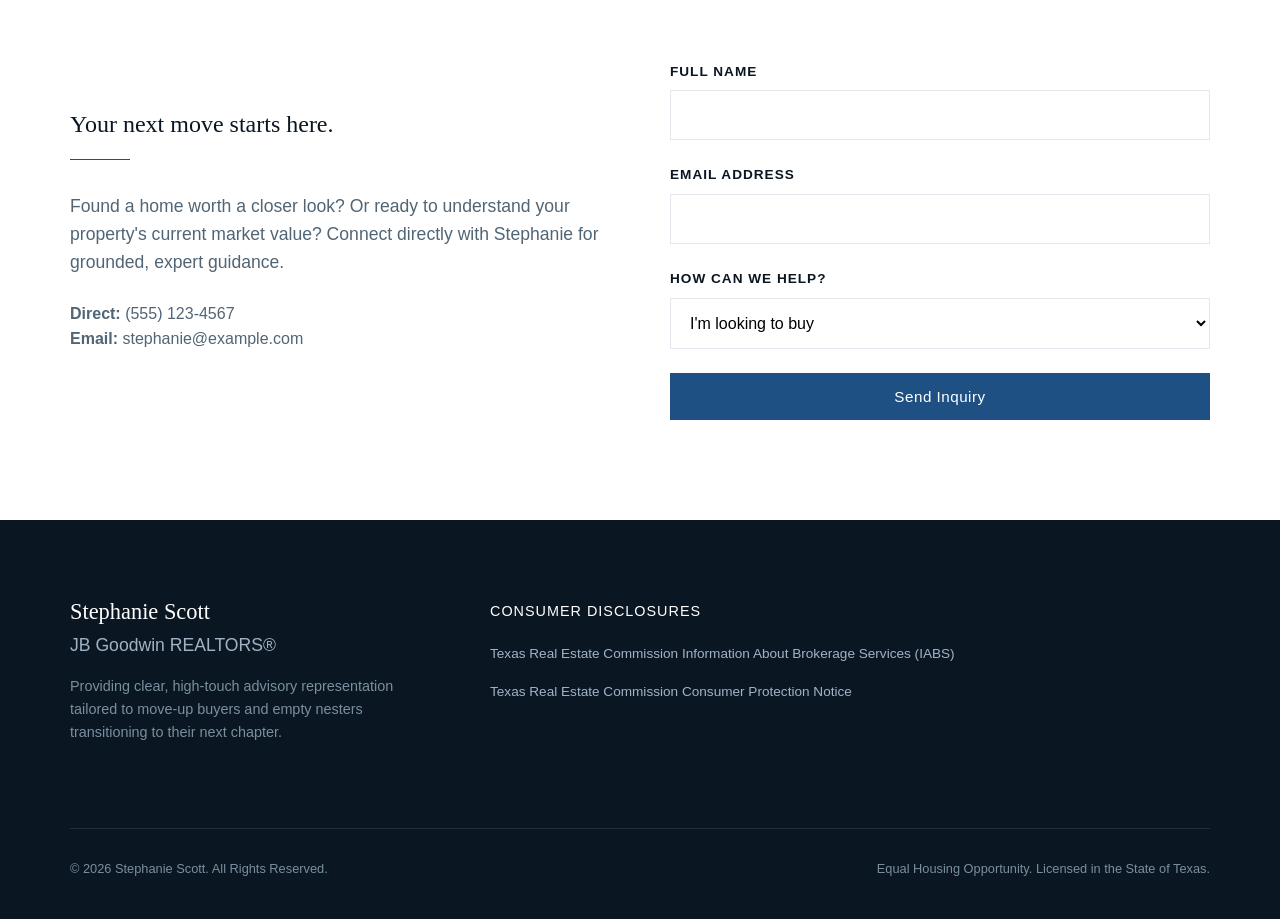
==== commit 3fbafb5c: "V5 SEO footprint" ====
--- a/index.html
+++ b/index.html
@@ -5,7 +5,7 @@
     <meta name="viewport" content="width=device-width, initial-scale=1.0">
     <title>Stephanie Scott | JB Goodwin REALTORS® | Texas Real Estate Agent</title>
     <link rel="stylesheet" href="css/style.css">
-    <meta name="description" content="Grounded real estate guidance along the I-10 corridor, Boerne, and Fair Oaks Ranch. Discover the Educator's Edge with Stephanie Scott, JB Goodwin REALTORS®.">
+    <meta name="description" content="Grounded real estate guidance along the I-10 corridor, Boerne, and Fair Oaks Ranch. Discover the Educator's Edge with Stephanie Scott.">
 </head>
 <body>
 <!-- Navigation -->
@@ -18,11 +18,23 @@
         <ul class="nav-links">
             <li><a href="index.html">Home</a></li>
             <li><a href="areas.html">Neighborhoods</a></li>
+            <li style="position:relative;" class="dropdown">
+                <a href="#">SEO Guides ▾</a>
+                <!-- Simplistic CSS-less dropdown approach for static HTML representation -->
+            </li>
             <li><a href="about.html">About</a></li>
             <li><a href="contact.html" class="nav-cta">Work With Stephanie ↗</a></li>
         </ul>
     </div>
 </nav>
+<!-- Secondary Nav just for the static prototype to easily access guides -->
+<div style="background:var(--bg-main); padding: 10px 0; border-bottom:1px solid var(--border-color); text-align:center; font-size:0.8rem; font-weight:600; text-transform:uppercase;">
+    <span style="color:var(--text-muted); margin-right:15px;">Local Guides:</span>
+    <a href="relocating-to-boerne-tx.html" style="color:var(--accent); margin:0 10px; text-decoration:none;">Relocating</a> | 
+    <a href="downsizing-san-antonio-hill-country.html" style="color:var(--accent); margin:0 10px; text-decoration:none;">Downsizing</a> | 
+    <a href="boerne-isd-real-estate-guide.html" style="color:var(--accent); margin:0 10px; text-decoration:none;">School Districts</a> | 
+    <a href="hill-country-acreage-homes.html" style="color:var(--accent); margin:0 10px; text-decoration:none;">Acreage Homes</a>
+</div>
 
 <!-- Hero Section -->
 <header class="hero">
--- a/css/style.css
+++ b/css/style.css
@@ -26,6 +26,12 @@
     margin: 0 auto;
 }
 
+/* Article Container specifically for long-form SEO content */
+.article-container {
+    max-width: 800px;
+    margin: 0 auto;
+}
+
 h1, h2, h3, h4, h5, h6 {
     font-family: var(--font-serif);
     font-weight: 400;
@@ -154,7 +160,9 @@
 
 .page-header h1 {
     font-size: 3.5rem;
+    line-height: 1.1;
     letter-spacing: -0.5px;
+    margin-bottom: 1.5rem;
 }
 
 .section {
@@ -242,6 +250,32 @@
     color: var(--accent);
     display: block;
     margin-bottom: 1rem;
+}
+
+/* Rich Text Content for SEO Pages */
+.rich-text h2 {
+    font-size: 2.2rem;
+    margin-top: 3rem;
+    color: var(--accent);
+}
+.rich-text h3 {
+    font-size: 1.5rem;
+    margin-top: 2rem;
+    font-family: var(--font-sans);
+    font-weight: 600;
+}
+.rich-text p {
+    font-size: 1.1rem;
+    line-height: 1.8;
+}
+.rich-text ul {
+    margin-bottom: 2rem;
+    font-size: 1.1rem;
+    color: var(--text-muted);
+    line-height: 1.8;
+}
+.rich-text li {
+    margin-bottom: 0.5rem;
 }
 
 .lead-capture-grid {
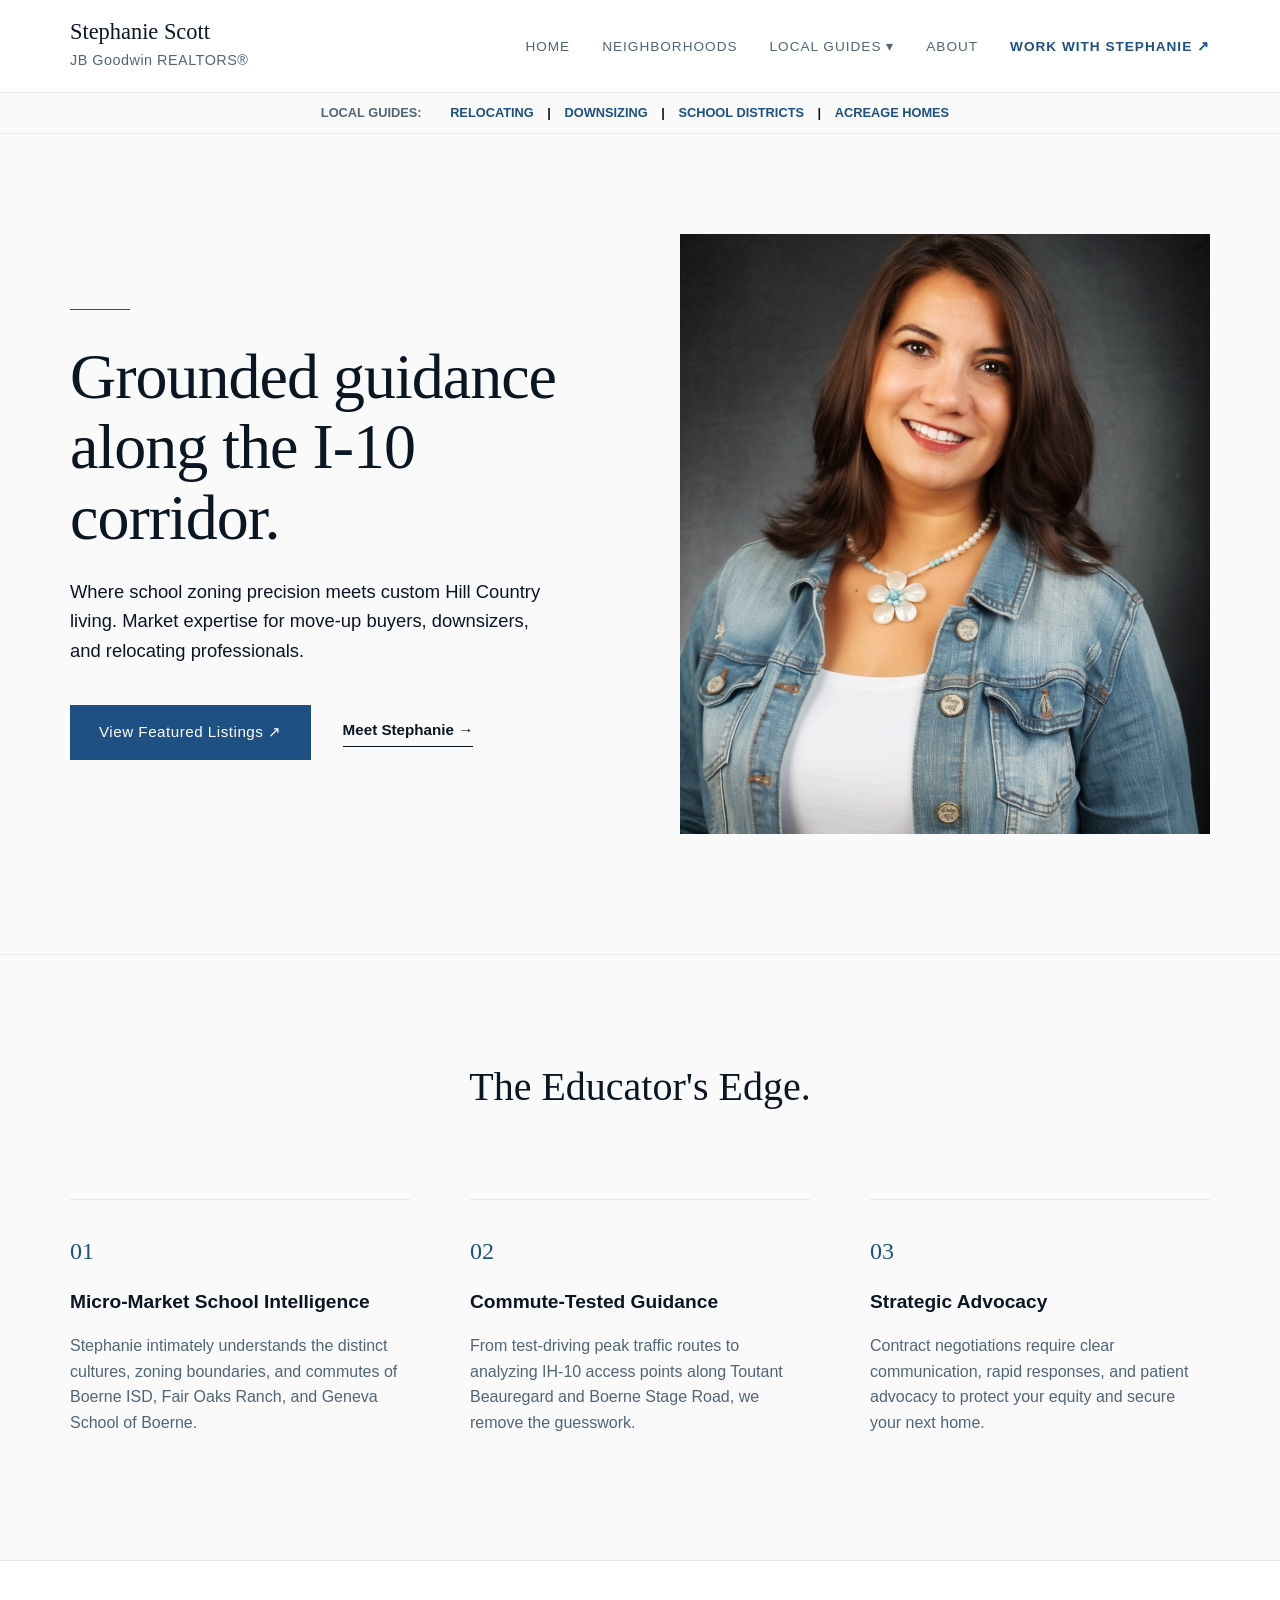
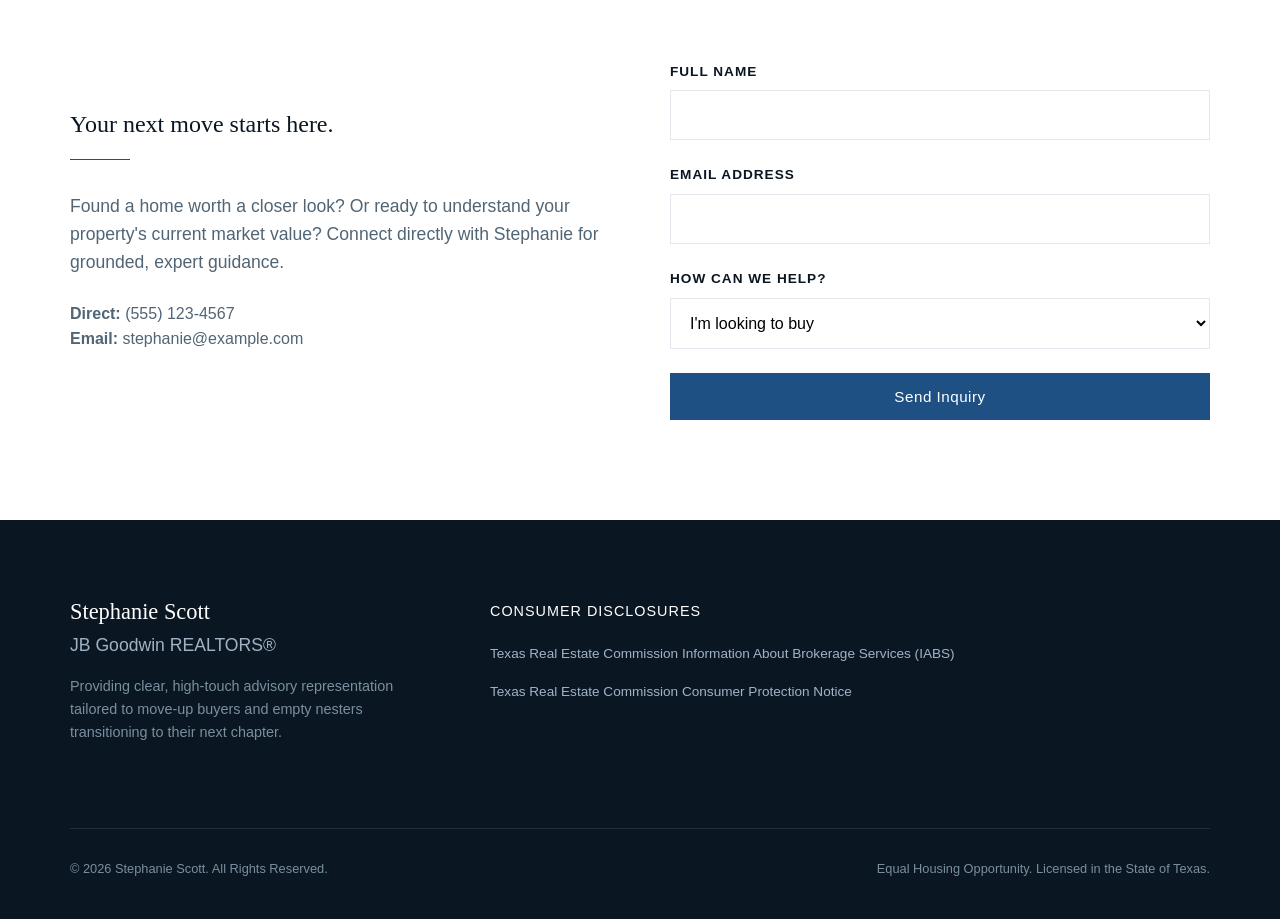
==== commit 805f364d: "V6 Internal facing copy" ====
--- a/index.html
+++ b/index.html
@@ -19,15 +19,13 @@
             <li><a href="index.html">Home</a></li>
             <li><a href="areas.html">Neighborhoods</a></li>
             <li style="position:relative;" class="dropdown">
-                <a href="#">SEO Guides ▾</a>
-                <!-- Simplistic CSS-less dropdown approach for static HTML representation -->
+                <a href="#">Local Guides ▾</a>
             </li>
             <li><a href="about.html">About</a></li>
             <li><a href="contact.html" class="nav-cta">Work With Stephanie ↗</a></li>
         </ul>
     </div>
 </nav>
-<!-- Secondary Nav just for the static prototype to easily access guides -->
 <div style="background:var(--bg-main); padding: 10px 0; border-bottom:1px solid var(--border-color); text-align:center; font-size:0.8rem; font-weight:600; text-transform:uppercase;">
     <span style="color:var(--text-muted); margin-right:15px;">Local Guides:</span>
     <a href="relocating-to-boerne-tx.html" style="color:var(--accent); margin:0 10px; text-decoration:none;">Relocating</a> | 
@@ -80,7 +78,7 @@
     </div>
 </section>
 
-<!-- Lead Capture / CTA Section -->
+<!-- Lead Capture Section -->
 <section class="section bg-alt" style="border-top: 1px solid var(--border-color);">
     <div class="container lead-capture-grid">
         <div>
--- a/css/style.css
+++ b/css/style.css
@@ -26,7 +26,7 @@
     margin: 0 auto;
 }
 
-/* Article Container specifically for long-form SEO content */
+/* Article Container specifically for long-form content */
 .article-container {
     max-width: 800px;
     margin: 0 auto;
@@ -252,7 +252,7 @@
     margin-bottom: 1rem;
 }
 
-/* Rich Text Content for SEO Pages */
+/* Rich Text Content for Editorial Pages */
 .rich-text h2 {
     font-size: 2.2rem;
     margin-top: 3rem;
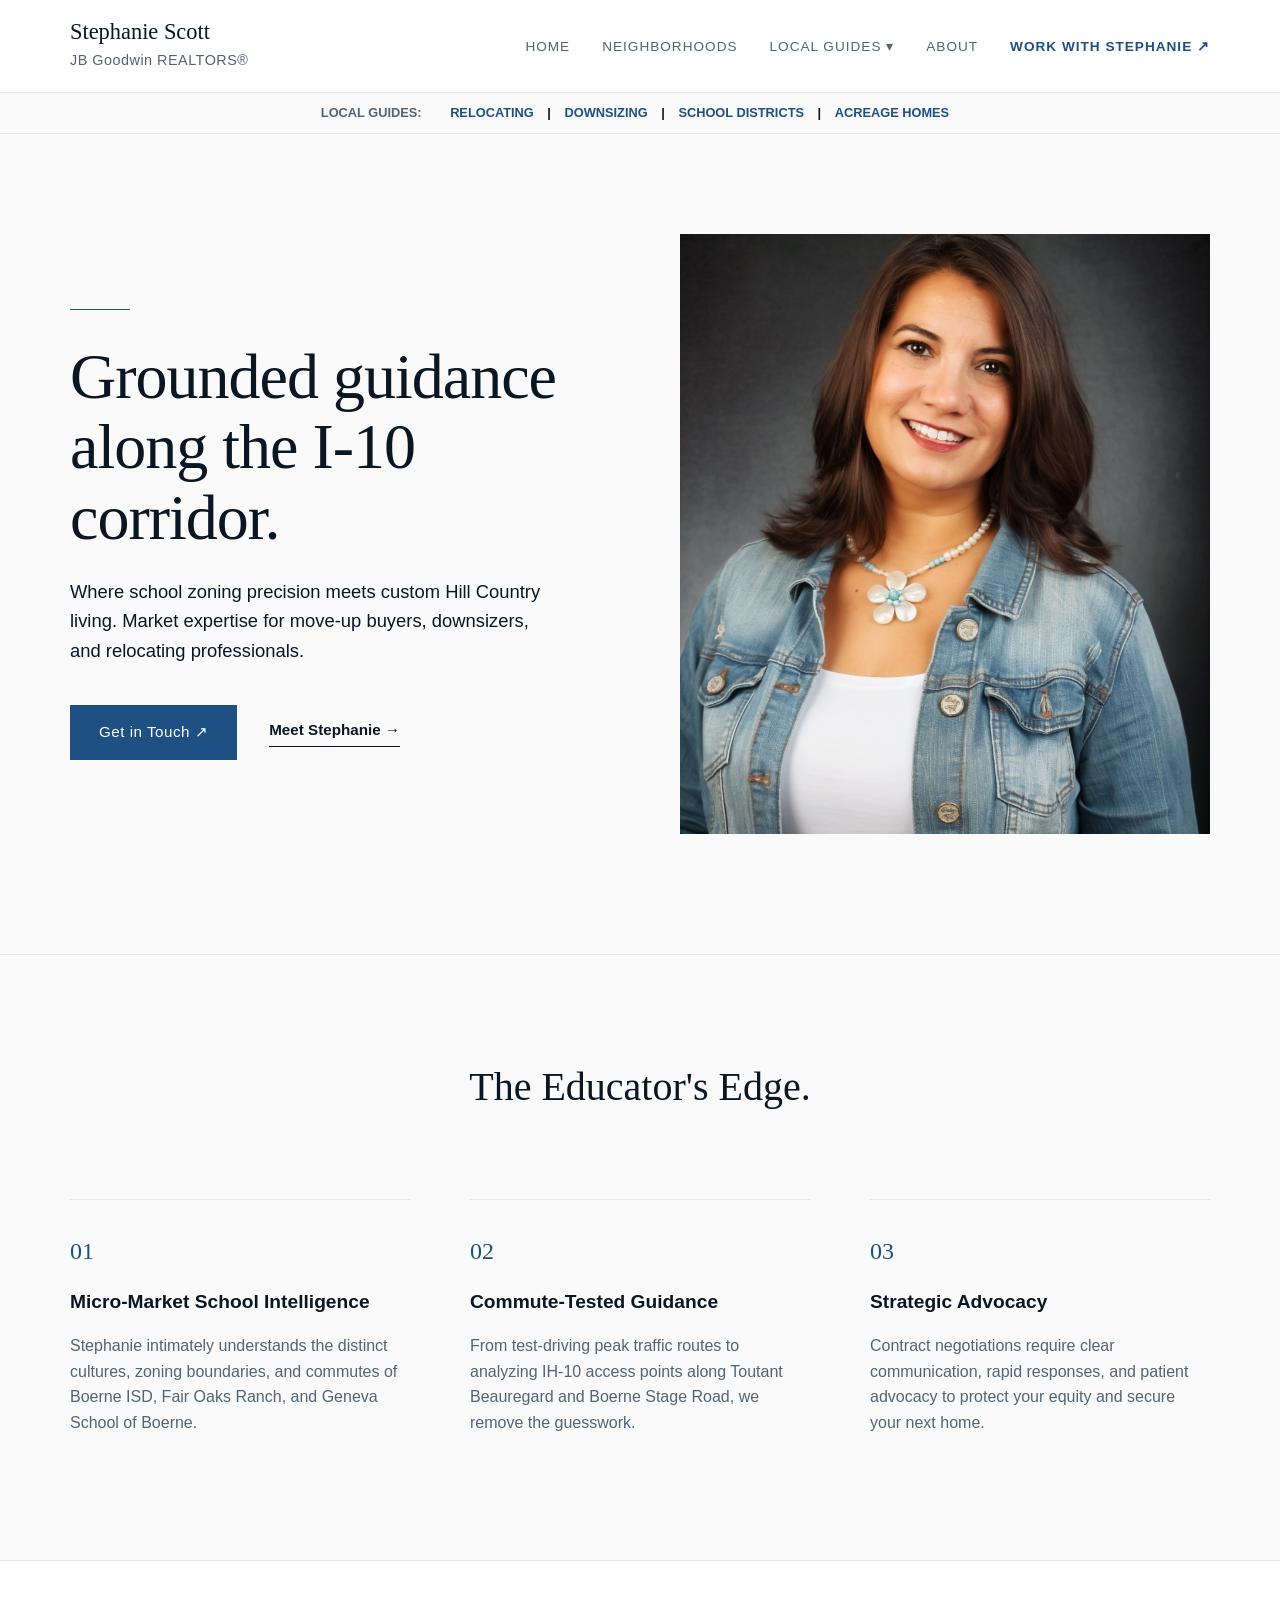
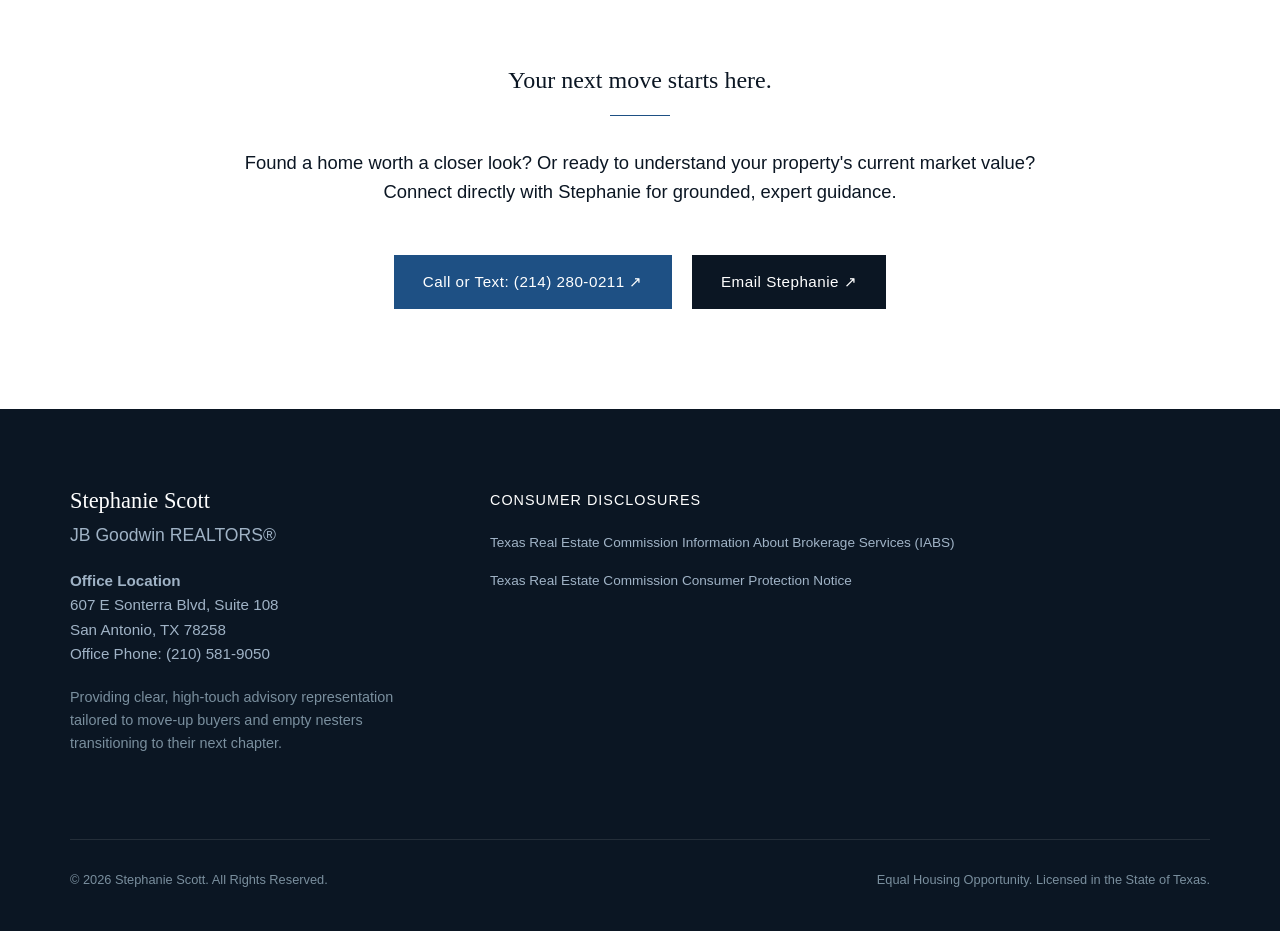
==== commit aaf998d6: "Lad Capture and Contact info" ====
--- a/index.html
+++ b/index.html
@@ -6,6 +6,15 @@
     <title>Stephanie Scott | JB Goodwin REALTORS® | Texas Real Estate Agent</title>
     <link rel="stylesheet" href="css/style.css">
     <meta name="description" content="Grounded real estate guidance along the I-10 corridor, Boerne, and Fair Oaks Ranch. Discover the Educator's Edge with Stephanie Scott.">
+    <!-- Google tag (gtag.js) -->
+    <script async src="https://www.googletagmanager.com/gtag/js?id=G-26E542M8Z9"></script>
+    <script>
+      window.dataLayer = window.dataLayer || [];
+      function gtag(){dataLayer.push(arguments);}
+      gtag('js', new Date());
+
+      gtag('config', 'G-26E542M8Z9');
+    </script>
 </head>
 <body>
 <!-- Navigation -->
@@ -43,7 +52,7 @@
             <p class="hero-subtext">Where school zoning precision meets custom Hill Country living. Market expertise for move-up buyers, downsizers, and relocating professionals.</p>
             
             <div class="hero-actions">
-                <a href="contact.html" class="btn-primary">View Featured Listings ↗</a>
+                <a href="contact.html" class="btn-primary">Get in Touch ↗</a>
                 <a href="about.html" class="btn-text">Meet Stephanie →</a>
             </div>
         </div>
@@ -78,36 +87,16 @@
     </div>
 </section>
 
-<!-- Lead Capture Section -->
-<section class="section bg-alt" style="border-top: 1px solid var(--border-color);">
-    <div class="container lead-capture-grid">
-        <div>
-            <h2>Your next move starts here.</h2>
-            <div class="editorial-line"></div>
-            <p style="font-size: 1.1rem;">Found a home worth a closer look? Or ready to understand your property's current market value? Connect directly with Stephanie for grounded, expert guidance.</p>
-            <p><strong>Direct:</strong> (555) 123-4567<br><strong>Email:</strong> stephanie@example.com</p>
-        </div>
-        <div>
-            <form name="contact" method="POST" data-netlify="true" action="/success.html">
-                <div class="form-group">
-                    <label>Full Name</label>
-                    <input type="text" name="name" class="form-control" required>
-                </div>
-                <div class="form-group">
-                    <label>Email Address</label>
-                    <input type="email" name="email" class="form-control" required>
-                </div>
-                <div class="form-group">
-                    <label>How can we help?</label>
-                    <select name="inquiry_type" class="form-control">
-                        <option>I'm looking to buy</option>
-                        <option>I'm looking to sell</option>
-                        <option>Relocating to the San Antonio/Boerne area</option>
-                        <option>General real estate inquiry</option>
-                    </select>
-                </div>
-                <button type="submit" class="btn-primary" style="width: 100%;">Send Inquiry</button>
-            </form>
+<!-- Contact / Lead Capture Section -->
+<section class="section bg-alt" style="border-top: 1px solid var(--border-color); text-align: center;">
+    <div class="container" style="max-width: 800px;">
+        <h2>Your next move starts here.</h2>
+        <div class="editorial-line" style="margin: 0 auto 2rem auto;"></div>
+        <p style="font-size: 1.15rem; margin-bottom: 3rem; color: var(--text-main);">Found a home worth a closer look? Or ready to understand your property's current market value? Connect directly with Stephanie for grounded, expert guidance.</p>
+        
+        <div style="display: flex; gap: 20px; justify-content: center; flex-wrap: wrap;">
+            <a href="tel:2142800211" class="btn-primary">Call or Text: (214) 280-0211 ↗</a>
+            <a href="mailto:stephaniescott@jbgoodwin.com" class="btn-primary" style="background-color: var(--text-main); border-color: var(--text-main);">Email Stephanie ↗</a>
         </div>
     </div>
 </section>
@@ -118,7 +107,13 @@
         <div class="footer-brand">
             <span class="logo-name">Stephanie Scott</span>
             <span class="broker-name">JB Goodwin REALTORS&reg;</span>
-            <p style="color: #7A8F9E; margin-top: 15px; font-size: 0.9rem;">Providing clear, high-touch advisory representation tailored to move-up buyers and empty nesters transitioning to their next chapter.</p>
+            <div style="color: #A0B3C6; margin-top: 20px; font-size: 0.95rem; line-height: 1.6;">
+                <strong>Office Location</strong><br>
+                607 E Sonterra Blvd, Suite 108<br>
+                San Antonio, TX 78258<br>
+                Office Phone: (210) 581-9050
+            </div>
+            <p style="color: #7A8F9E; margin-top: 20px; font-size: 0.9rem; max-width: 400px;">Providing clear, high-touch advisory representation tailored to move-up buyers and empty nesters transitioning to their next chapter.</p>
         </div>
         <div class="footer-links">
             <h4 style="color: #fff; margin-bottom: 5px; font-family: var(--font-sans); font-size: 0.9rem; text-transform: uppercase; letter-spacing: 1px;">Consumer Disclosures</h4>
--- a/css/style.css
+++ b/css/style.css
@@ -278,38 +278,6 @@
     margin-bottom: 0.5rem;
 }
 
-.lead-capture-grid {
-    display: grid;
-    grid-template-columns: 1fr 1fr;
-    gap: 60px;
-    align-items: center;
-}
-.form-group {
-    margin-bottom: 1.5rem;
-}
-.form-group label {
-    display: block;
-    margin-bottom: 0.5rem;
-    font-size: 0.85rem;
-    text-transform: uppercase;
-    letter-spacing: 1px;
-    font-weight: 600;
-}
-.form-control {
-    width: 100%;
-    padding: 15px;
-    border: 1px solid var(--border-color);
-    background-color: var(--bg-alt);
-    font-family: var(--font-sans);
-    font-size: 1rem;
-    transition: border-color 0.3s ease;
-    box-sizing: border-box;
-}
-.form-control:focus {
-    outline: none;
-    border-color: var(--accent);
-}
-
 .site-footer {
     background-color: var(--text-main);
     color: #fff;
@@ -358,7 +326,7 @@
 }
 
 @media (max-width: 900px) {
-    .hero-grid, .editorial-grid, .lead-capture-grid, .footer-grid {
+    .hero-grid, .editorial-grid, .footer-grid {
         grid-template-columns: 1fr;
         gap: 40px;
     }
